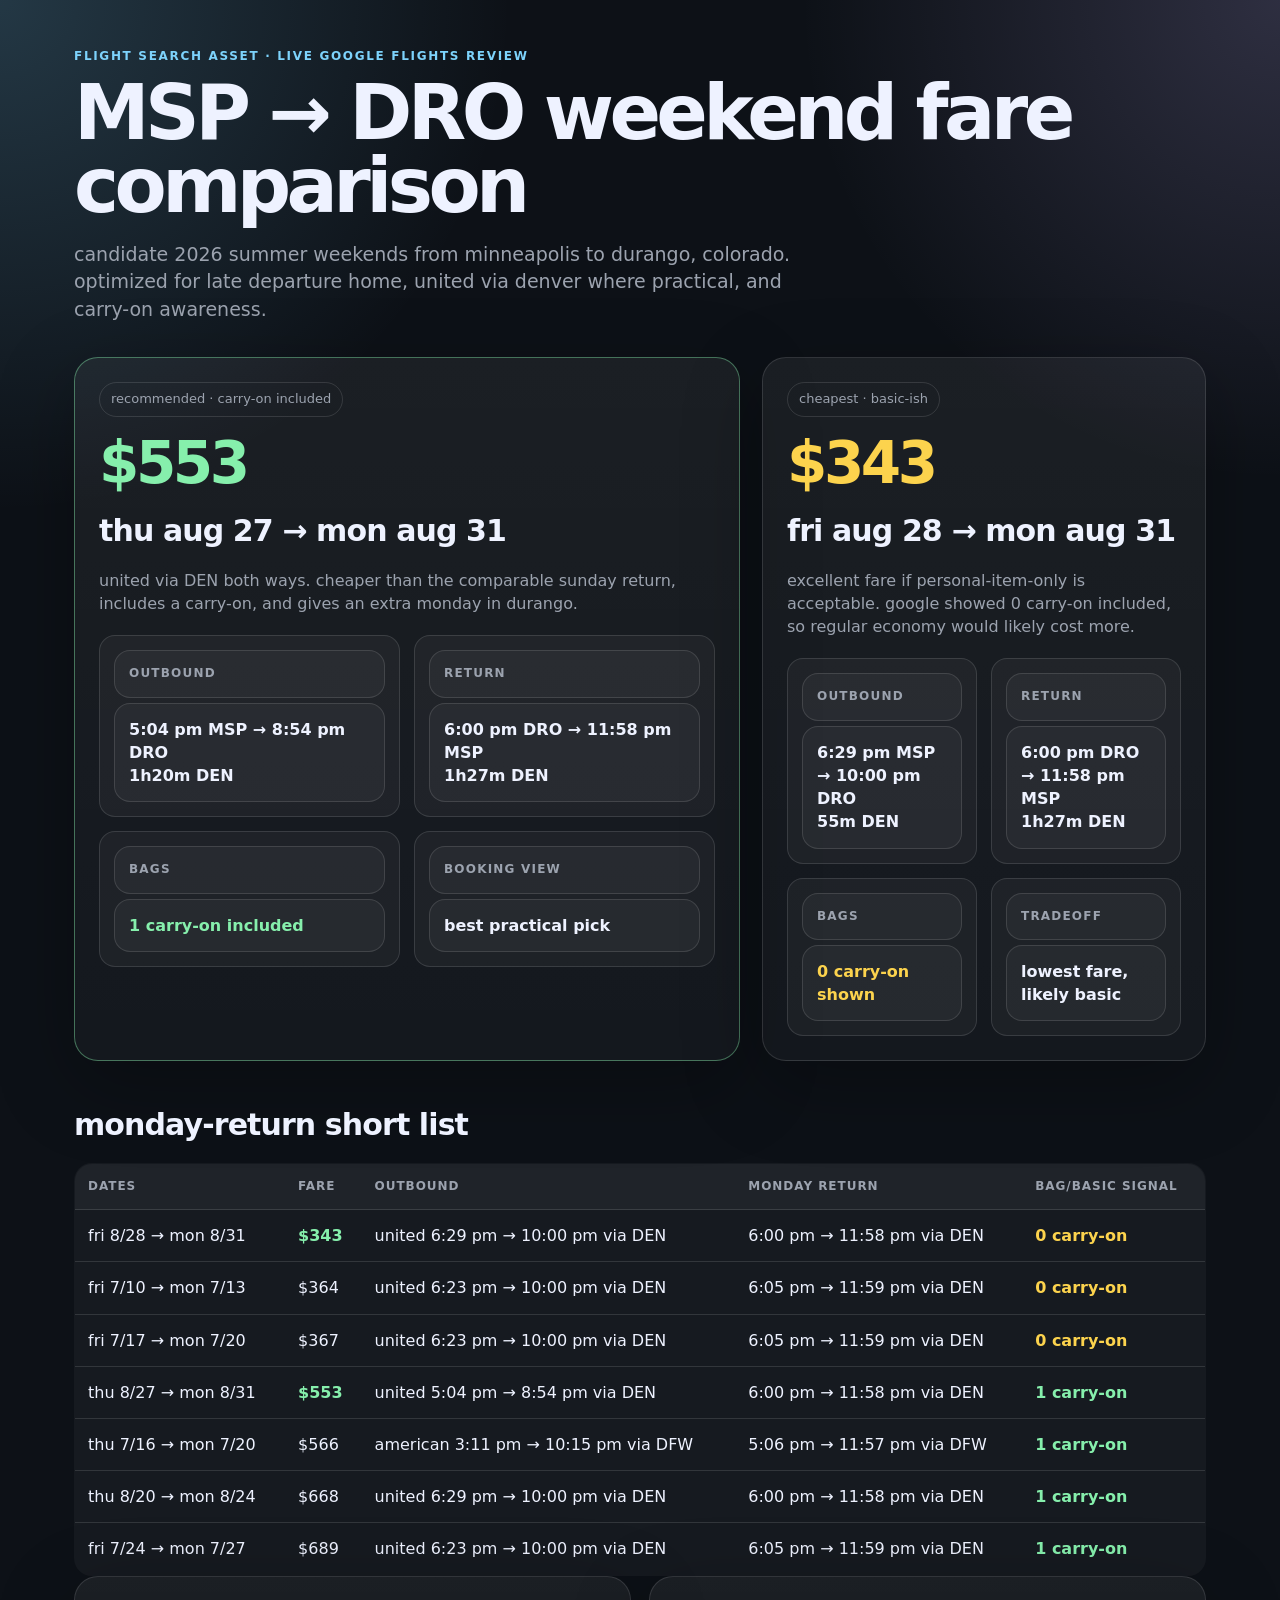
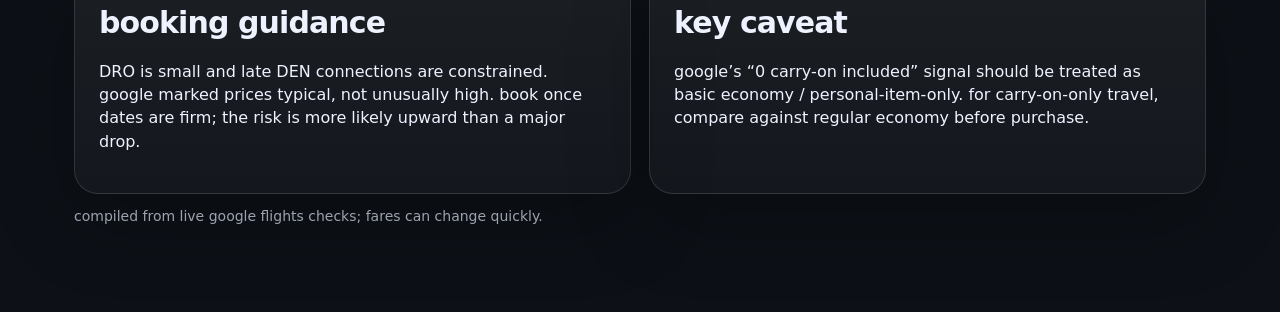
==== assets/durango-flight-fares-2026/index.html @ e7178d0a "Add Durango flight fare asset" ====
<!doctype html>
<html lang="en">
<head>
  <meta charset="utf-8" />
  <meta name="viewport" content="width=device-width, initial-scale=1" />
  <title>MSP → DRO 2026 fare comparison</title>
  <style>
    :root {
      --bg: #0d1117;
      --panel: #151b23;
      --panel-2: #1f2937;
      --text: #eef2ff;
      --muted: #9ca3af;
      --line: rgba(255,255,255,.12);
      --blue: #7dd3fc;
      --green: #86efac;
      --amber: #fcd34d;
      --red: #fca5a5;
      --purple: #c4b5fd;
    }
    * { box-sizing: border-box; }
    body {
      margin: 0;
      font-family: Inter, ui-sans-serif, system-ui, -apple-system, Segoe UI, Roboto, Helvetica, Arial, sans-serif;
      background: radial-gradient(circle at top left, rgba(125,211,252,.2), transparent 32rem),
                  radial-gradient(circle at top right, rgba(196,181,253,.18), transparent 30rem),
                  var(--bg);
      color: var(--text);
      line-height: 1.45;
    }
    main { max-width: 1180px; margin: 0 auto; padding: 48px 24px 72px; }
    .eyebrow { color: var(--blue); text-transform: uppercase; letter-spacing: .14em; font-size: 12px; font-weight: 800; }
    h1 { font-size: clamp(38px, 6vw, 76px); line-height: .95; margin: 12px 0 18px; letter-spacing: -0.06em; }
    .subtitle { color: var(--muted); max-width: 760px; font-size: 19px; }
    .hero-grid { display: grid; grid-template-columns: 1.2fr .8fr; gap: 22px; margin-top: 34px; }
    .card { background: linear-gradient(180deg, rgba(255,255,255,.06), rgba(255,255,255,.03)); border: 1px solid var(--line); border-radius: 24px; padding: 24px; box-shadow: 0 24px 80px rgba(0,0,0,.28); }
    .winner { border-color: rgba(134,239,172,.42); }
    .price { font-size: 58px; font-weight: 900; letter-spacing: -0.06em; margin: 4px 0; color: var(--green); }
    .tag { display: inline-flex; gap: 8px; align-items: center; border: 1px solid var(--line); border-radius: 999px; padding: 7px 11px; color: var(--muted); font-size: 13px; }
    .meta { display: grid; grid-template-columns: repeat(2, minmax(0, 1fr)); gap: 14px; margin-top: 20px; }
    .meta div { background: rgba(255,255,255,.04); border: 1px solid var(--line); border-radius: 16px; padding: 14px; }
    .label { color: var(--muted); font-size: 12px; text-transform: uppercase; letter-spacing: .1em; font-weight: 800; }
    .value { margin-top: 5px; font-weight: 750; }
    h2 { font-size: 30px; letter-spacing: -0.03em; margin: 42px 0 16px; }
    table { width: 100%; border-collapse: collapse; overflow: hidden; border-radius: 18px; background: rgba(255,255,255,.04); border: 1px solid var(--line); }
    th, td { padding: 14px 13px; text-align: left; border-bottom: 1px solid var(--line); vertical-align: top; }
    th { color: var(--muted); font-size: 12px; text-transform: uppercase; letter-spacing: .08em; background: rgba(255,255,255,.04); }
    tr:last-child td { border-bottom: 0; }
    .good { color: var(--green); font-weight: 800; }
    .warn { color: var(--amber); font-weight: 800; }
    .bad { color: var(--red); font-weight: 800; }
    .pill { display: inline-block; border-radius: 999px; padding: 4px 9px; font-size: 12px; font-weight: 800; background: rgba(125,211,252,.12); color: var(--blue); }
    .note { color: var(--muted); font-size: 14px; margin-top: 12px; }
    .two { display: grid; grid-template-columns: repeat(2, minmax(0, 1fr)); gap: 18px; }
    @media (max-width: 820px) { .hero-grid, .two, .meta { grid-template-columns: 1fr; } table { font-size: 13px; } th, td { padding: 10px 8px; } }
  </style>
</head>
<body>
  <main>
    <div class="eyebrow">flight search asset · live google flights review</div>
    <h1>MSP → DRO weekend fare comparison</h1>
    <p class="subtitle">candidate 2026 summer weekends from minneapolis to durango, colorado. optimized for late departure home, united via denver where practical, and carry-on awareness.</p>

    <section class="hero-grid">
      <article class="card winner">
        <span class="tag">recommended · carry-on included</span>
        <div class="price">$553</div>
        <h2 style="margin:0 0 8px">thu aug 27 → mon aug 31</h2>
        <p class="subtitle" style="font-size:16px">united via DEN both ways. cheaper than the comparable sunday return, includes a carry-on, and gives an extra monday in durango.</p>
        <div class="meta">
          <div><div class="label">outbound</div><div class="value">5:04 pm MSP → 8:54 pm DRO<br>1h20m DEN</div></div>
          <div><div class="label">return</div><div class="value">6:00 pm DRO → 11:58 pm MSP<br>1h27m DEN</div></div>
          <div><div class="label">bags</div><div class="value good">1 carry-on included</div></div>
          <div><div class="label">booking view</div><div class="value">best practical pick</div></div>
        </div>
      </article>

      <article class="card">
        <span class="tag">cheapest · basic-ish</span>
        <div class="price" style="color:var(--amber)">$343</div>
        <h2 style="margin:0 0 8px">fri aug 28 → mon aug 31</h2>
        <p class="subtitle" style="font-size:16px">excellent fare if personal-item-only is acceptable. google showed 0 carry-on included, so regular economy would likely cost more.</p>
        <div class="meta">
          <div><div class="label">outbound</div><div class="value">6:29 pm MSP → 10:00 pm DRO<br>55m DEN</div></div>
          <div><div class="label">return</div><div class="value">6:00 pm DRO → 11:58 pm MSP<br>1h27m DEN</div></div>
          <div><div class="label">bags</div><div class="value warn">0 carry-on shown</div></div>
          <div><div class="label">tradeoff</div><div class="value">lowest fare, likely basic</div></div>
        </div>
      </article>
    </section>

    <h2>monday-return short list</h2>
    <table>
      <thead><tr><th>dates</th><th>fare</th><th>outbound</th><th>monday return</th><th>bag/basic signal</th></tr></thead>
      <tbody>
        <tr><td>fri 8/28 → mon 8/31</td><td class="good">$343</td><td>united 6:29 pm → 10:00 pm via DEN</td><td>6:00 pm → 11:58 pm via DEN</td><td class="warn">0 carry-on</td></tr>
        <tr><td>fri 7/10 → mon 7/13</td><td>$364</td><td>united 6:23 pm → 10:00 pm via DEN</td><td>6:05 pm → 11:59 pm via DEN</td><td class="warn">0 carry-on</td></tr>
        <tr><td>fri 7/17 → mon 7/20</td><td>$367</td><td>united 6:23 pm → 10:00 pm via DEN</td><td>6:05 pm → 11:59 pm via DEN</td><td class="warn">0 carry-on</td></tr>
        <tr><td>thu 8/27 → mon 8/31</td><td class="good">$553</td><td>united 5:04 pm → 8:54 pm via DEN</td><td>6:00 pm → 11:58 pm via DEN</td><td class="good">1 carry-on</td></tr>
        <tr><td>thu 7/16 → mon 7/20</td><td>$566</td><td>american 3:11 pm → 10:15 pm via DFW</td><td>5:06 pm → 11:57 pm via DFW</td><td class="good">1 carry-on</td></tr>
        <tr><td>thu 8/20 → mon 8/24</td><td>$668</td><td>united 6:29 pm → 10:00 pm via DEN</td><td>6:00 pm → 11:58 pm via DEN</td><td class="good">1 carry-on</td></tr>
        <tr><td>fri 7/24 → mon 7/27</td><td>$689</td><td>united 6:23 pm → 10:00 pm via DEN</td><td>6:05 pm → 11:59 pm via DEN</td><td class="good">1 carry-on</td></tr>
      </tbody>
    </table>

    <section class="two">
      <article class="card">
        <h2 style="margin-top:0">booking guidance</h2>
        <p>DRO is small and late DEN connections are constrained. google marked prices typical, not unusually high. book once dates are firm; the risk is more likely upward than a major drop.</p>
      </article>
      <article class="card">
        <h2 style="margin-top:0">key caveat</h2>
        <p>google’s “0 carry-on included” signal should be treated as basic economy / personal-item-only. for carry-on-only travel, compare against regular economy before purchase.</p>
      </article>
    </section>

    <p class="note">compiled from live google flights checks; fares can change quickly.</p>
  </main>
</body>
</html>
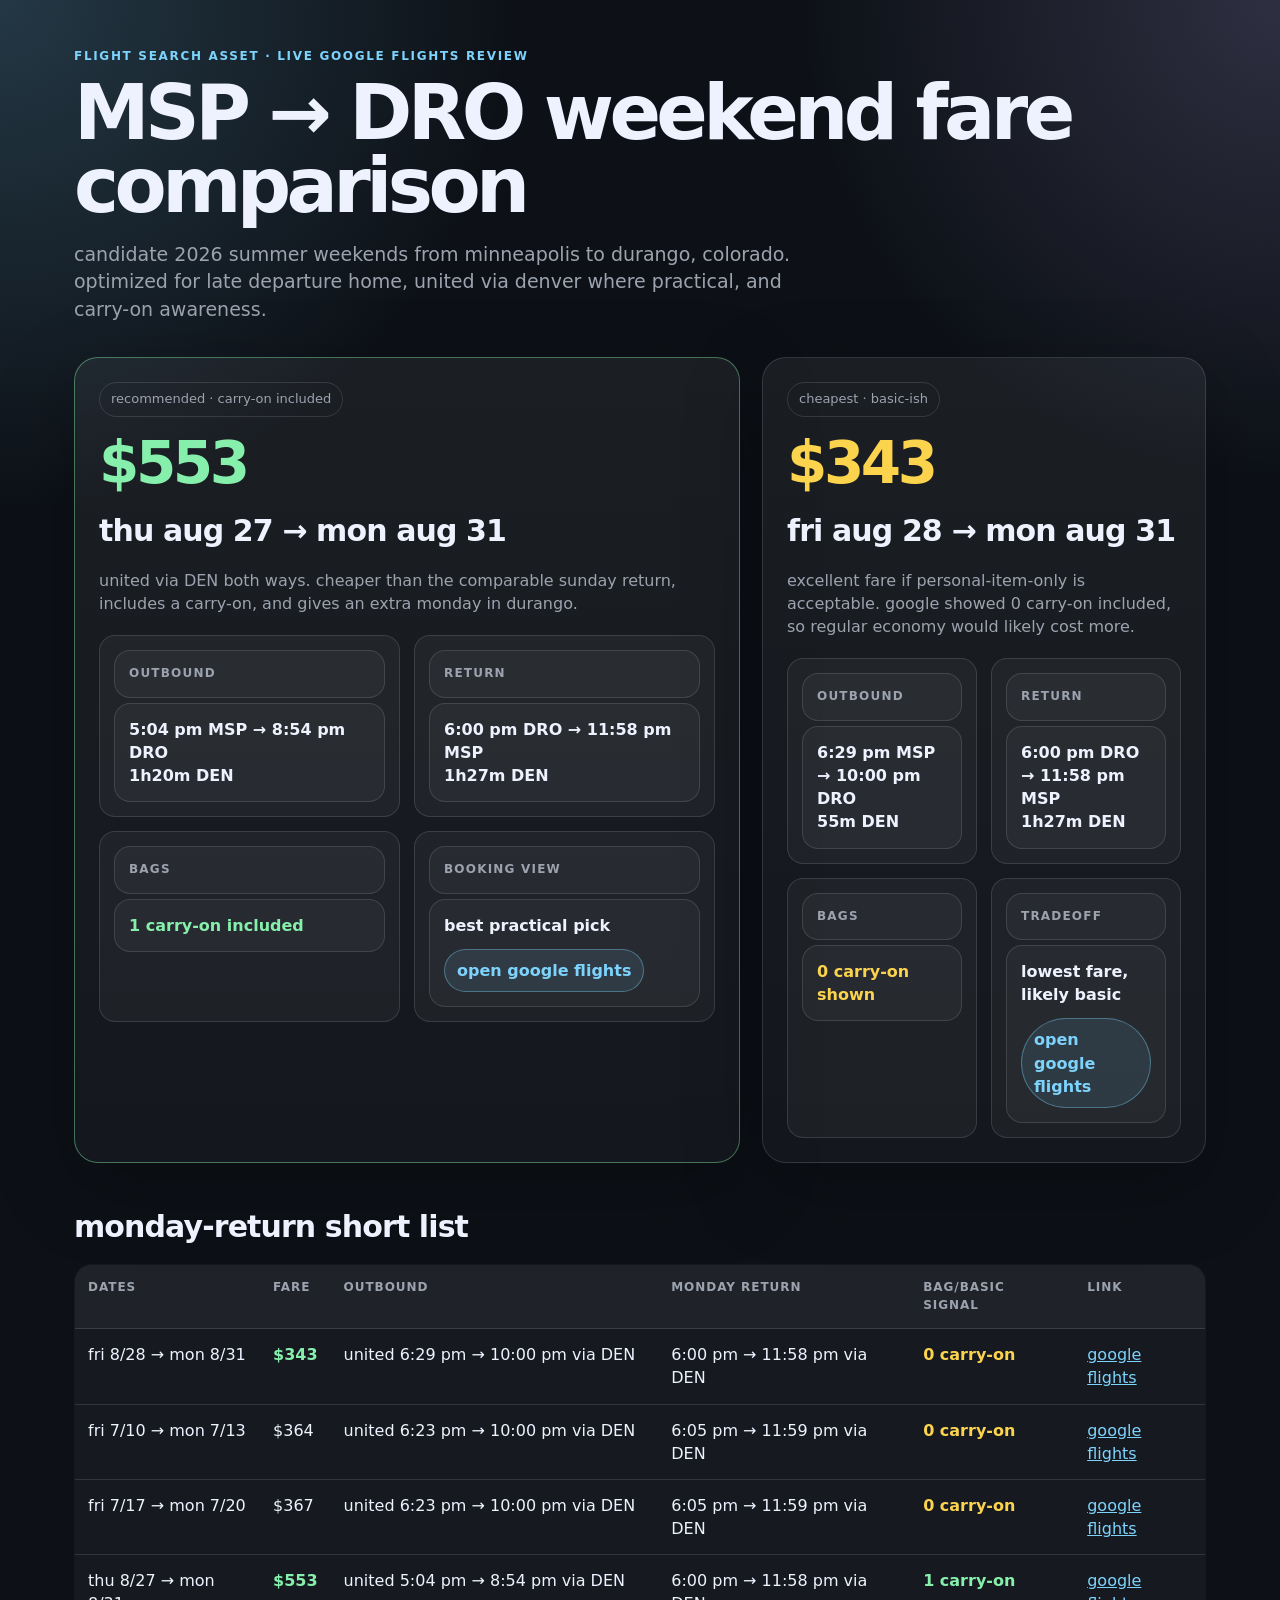
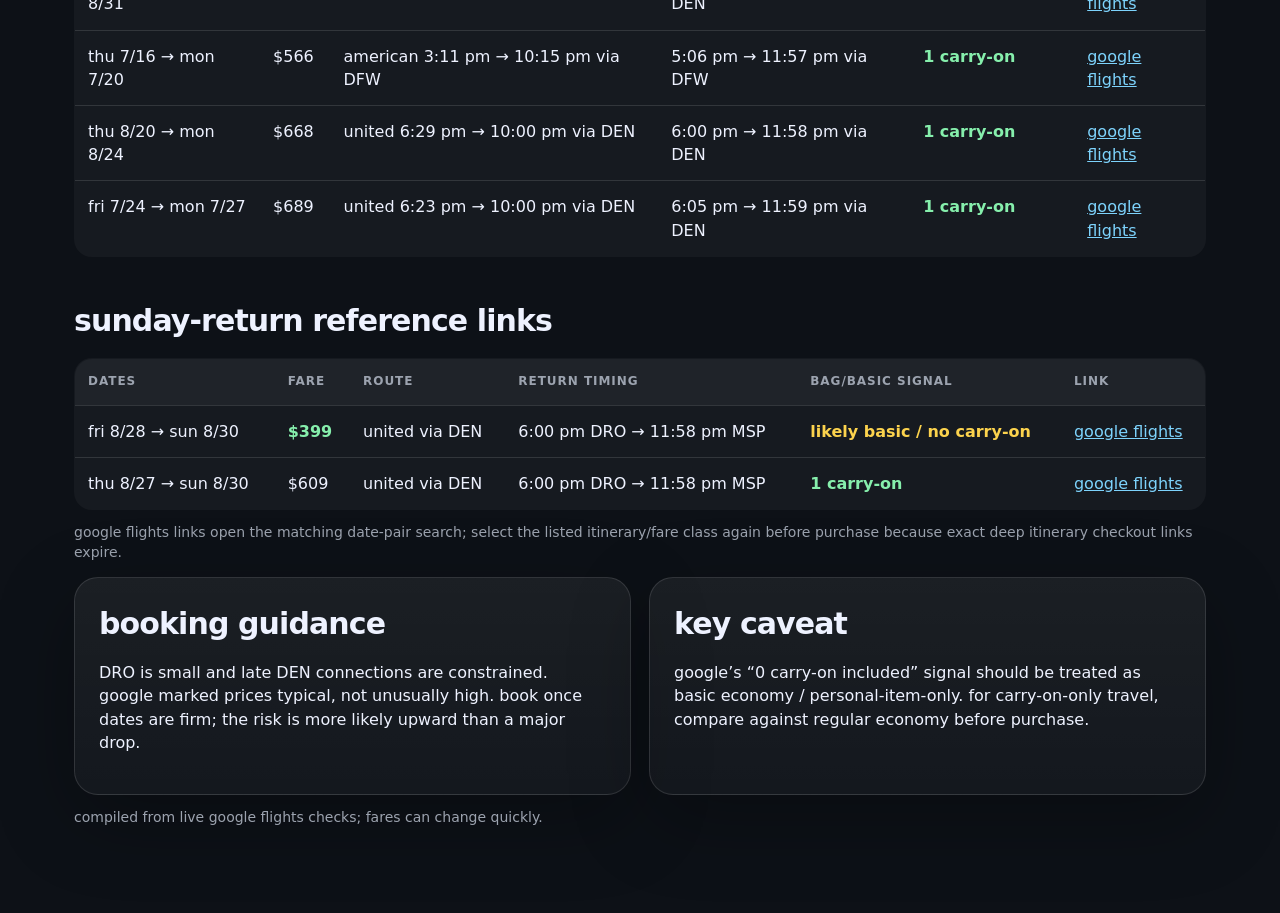
==== commit 4ceab5ca: "Add Google Flights links to fare asset" ====
--- a/assets/durango-flight-fares-2026/index.html
+++ b/assets/durango-flight-fares-2026/index.html
@@ -50,6 +50,9 @@
     .warn { color: var(--amber); font-weight: 800; }
     .bad { color: var(--red); font-weight: 800; }
     .pill { display: inline-block; border-radius: 999px; padding: 4px 9px; font-size: 12px; font-weight: 800; background: rgba(125,211,252,.12); color: var(--blue); }
+    a { color: var(--blue); }
+    .book-link { display: inline-flex; align-items: center; justify-content: center; margin-top: 12px; border: 1px solid rgba(125,211,252,.38); border-radius: 999px; padding: 9px 12px; color: var(--blue); text-decoration: none; font-weight: 850; background: rgba(125,211,252,.10); }
+    .book-link:hover { background: rgba(125,211,252,.18); }
     .note { color: var(--muted); font-size: 14px; margin-top: 12px; }
     .two { display: grid; grid-template-columns: repeat(2, minmax(0, 1fr)); gap: 18px; }
     @media (max-width: 820px) { .hero-grid, .two, .meta { grid-template-columns: 1fr; } table { font-size: 13px; } th, td { padding: 10px 8px; } }
@@ -71,7 +74,7 @@
           <div><div class="label">outbound</div><div class="value">5:04 pm MSP → 8:54 pm DRO<br>1h20m DEN</div></div>
           <div><div class="label">return</div><div class="value">6:00 pm DRO → 11:58 pm MSP<br>1h27m DEN</div></div>
           <div><div class="label">bags</div><div class="value good">1 carry-on included</div></div>
-          <div><div class="label">booking view</div><div class="value">best practical pick</div></div>
+          <div><div class="label">booking view</div><div class="value">best practical pick<br><a class="book-link" href="https://www.google.com/travel/flights/search?q=Google%20Flights%20MSP%20to%20DRO%20Aug%2027%202026%20return%20Aug%2031%202026%201%20traveler%20economy" target="_blank" rel="noopener">open google flights</a></div></div>
         </div>
       </article>
 
@@ -84,24 +87,35 @@
           <div><div class="label">outbound</div><div class="value">6:29 pm MSP → 10:00 pm DRO<br>55m DEN</div></div>
           <div><div class="label">return</div><div class="value">6:00 pm DRO → 11:58 pm MSP<br>1h27m DEN</div></div>
           <div><div class="label">bags</div><div class="value warn">0 carry-on shown</div></div>
-          <div><div class="label">tradeoff</div><div class="value">lowest fare, likely basic</div></div>
+          <div><div class="label">tradeoff</div><div class="value">lowest fare, likely basic<br><a class="book-link" href="https://www.google.com/travel/flights/search?q=Google%20Flights%20MSP%20to%20DRO%20Aug%2028%202026%20return%20Aug%2031%202026%201%20traveler%20economy" target="_blank" rel="noopener">open google flights</a></div></div>
         </div>
       </article>
     </section>
 
     <h2>monday-return short list</h2>
     <table>
-      <thead><tr><th>dates</th><th>fare</th><th>outbound</th><th>monday return</th><th>bag/basic signal</th></tr></thead>
+      <thead><tr><th>dates</th><th>fare</th><th>outbound</th><th>monday return</th><th>bag/basic signal</th><th>link</th></tr></thead>
       <tbody>
-        <tr><td>fri 8/28 → mon 8/31</td><td class="good">$343</td><td>united 6:29 pm → 10:00 pm via DEN</td><td>6:00 pm → 11:58 pm via DEN</td><td class="warn">0 carry-on</td></tr>
-        <tr><td>fri 7/10 → mon 7/13</td><td>$364</td><td>united 6:23 pm → 10:00 pm via DEN</td><td>6:05 pm → 11:59 pm via DEN</td><td class="warn">0 carry-on</td></tr>
-        <tr><td>fri 7/17 → mon 7/20</td><td>$367</td><td>united 6:23 pm → 10:00 pm via DEN</td><td>6:05 pm → 11:59 pm via DEN</td><td class="warn">0 carry-on</td></tr>
-        <tr><td>thu 8/27 → mon 8/31</td><td class="good">$553</td><td>united 5:04 pm → 8:54 pm via DEN</td><td>6:00 pm → 11:58 pm via DEN</td><td class="good">1 carry-on</td></tr>
-        <tr><td>thu 7/16 → mon 7/20</td><td>$566</td><td>american 3:11 pm → 10:15 pm via DFW</td><td>5:06 pm → 11:57 pm via DFW</td><td class="good">1 carry-on</td></tr>
-        <tr><td>thu 8/20 → mon 8/24</td><td>$668</td><td>united 6:29 pm → 10:00 pm via DEN</td><td>6:00 pm → 11:58 pm via DEN</td><td class="good">1 carry-on</td></tr>
-        <tr><td>fri 7/24 → mon 7/27</td><td>$689</td><td>united 6:23 pm → 10:00 pm via DEN</td><td>6:05 pm → 11:59 pm via DEN</td><td class="good">1 carry-on</td></tr>
+        <tr><td>fri 8/28 → mon 8/31</td><td class="good">$343</td><td>united 6:29 pm → 10:00 pm via DEN</td><td>6:00 pm → 11:58 pm via DEN</td><td class="warn">0 carry-on</td><td><a href="https://www.google.com/travel/flights/search?q=Google%20Flights%20MSP%20to%20DRO%20Aug%2028%202026%20return%20Aug%2031%202026%201%20traveler%20economy" target="_blank" rel="noopener">google flights</a></td></tr>
+        <tr><td>fri 7/10 → mon 7/13</td><td>$364</td><td>united 6:23 pm → 10:00 pm via DEN</td><td>6:05 pm → 11:59 pm via DEN</td><td class="warn">0 carry-on</td><td><a href="https://www.google.com/travel/flights/search?q=Google%20Flights%20MSP%20to%20DRO%20Jul%2010%202026%20return%20Jul%2013%202026%201%20traveler%20economy" target="_blank" rel="noopener">google flights</a></td></tr>
+        <tr><td>fri 7/17 → mon 7/20</td><td>$367</td><td>united 6:23 pm → 10:00 pm via DEN</td><td>6:05 pm → 11:59 pm via DEN</td><td class="warn">0 carry-on</td><td><a href="https://www.google.com/travel/flights/search?q=Google%20Flights%20MSP%20to%20DRO%20Jul%2017%202026%20return%20Jul%2020%202026%201%20traveler%20economy" target="_blank" rel="noopener">google flights</a></td></tr>
+        <tr><td>thu 8/27 → mon 8/31</td><td class="good">$553</td><td>united 5:04 pm → 8:54 pm via DEN</td><td>6:00 pm → 11:58 pm via DEN</td><td class="good">1 carry-on</td><td><a href="https://www.google.com/travel/flights/search?q=Google%20Flights%20MSP%20to%20DRO%20Aug%2027%202026%20return%20Aug%2031%202026%201%20traveler%20economy" target="_blank" rel="noopener">google flights</a></td></tr>
+        <tr><td>thu 7/16 → mon 7/20</td><td>$566</td><td>american 3:11 pm → 10:15 pm via DFW</td><td>5:06 pm → 11:57 pm via DFW</td><td class="good">1 carry-on</td><td><a href="https://www.google.com/travel/flights/search?q=Google%20Flights%20MSP%20to%20DRO%20Jul%2016%202026%20return%20Jul%2020%202026%201%20traveler%20economy" target="_blank" rel="noopener">google flights</a></td></tr>
+        <tr><td>thu 8/20 → mon 8/24</td><td>$668</td><td>united 6:29 pm → 10:00 pm via DEN</td><td>6:00 pm → 11:58 pm via DEN</td><td class="good">1 carry-on</td><td><a href="https://www.google.com/travel/flights/search?q=Google%20Flights%20MSP%20to%20DRO%20Aug%2020%202026%20return%20Aug%2024%202026%201%20traveler%20economy" target="_blank" rel="noopener">google flights</a></td></tr>
+        <tr><td>fri 7/24 → mon 7/27</td><td>$689</td><td>united 6:23 pm → 10:00 pm via DEN</td><td>6:05 pm → 11:59 pm via DEN</td><td class="good">1 carry-on</td><td><a href="https://www.google.com/travel/flights/search?q=Google%20Flights%20MSP%20to%20DRO%20Jul%2024%202026%20return%20Jul%2027%202026%201%20traveler%20economy" target="_blank" rel="noopener">google flights</a></td></tr>
       </tbody>
     </table>
+
+
+    <h2>sunday-return reference links</h2>
+    <table>
+      <thead><tr><th>dates</th><th>fare</th><th>route</th><th>return timing</th><th>bag/basic signal</th><th>link</th></tr></thead>
+      <tbody>
+        <tr><td>fri 8/28 → sun 8/30</td><td class="good">$399</td><td>united via DEN</td><td>6:00 pm DRO → 11:58 pm MSP</td><td class="warn">likely basic / no carry-on</td><td><a href="https://www.google.com/travel/flights/search?q=Google%20Flights%20MSP%20to%20DRO%20Aug%2028%202026%20return%20Aug%2030%202026%201%20traveler%20economy" target="_blank" rel="noopener">google flights</a></td></tr>
+        <tr><td>thu 8/27 → sun 8/30</td><td>$609</td><td>united via DEN</td><td>6:00 pm DRO → 11:58 pm MSP</td><td class="good">1 carry-on</td><td><a href="https://www.google.com/travel/flights/search?q=Google%20Flights%20MSP%20to%20DRO%20Aug%2027%202026%20return%20Aug%2030%202026%201%20traveler%20economy" target="_blank" rel="noopener">google flights</a></td></tr>
+      </tbody>
+    </table>
+    <p class="note">google flights links open the matching date-pair search; select the listed itinerary/fare class again before purchase because exact deep itinerary checkout links expire.</p>
 
     <section class="two">
       <article class="card">
